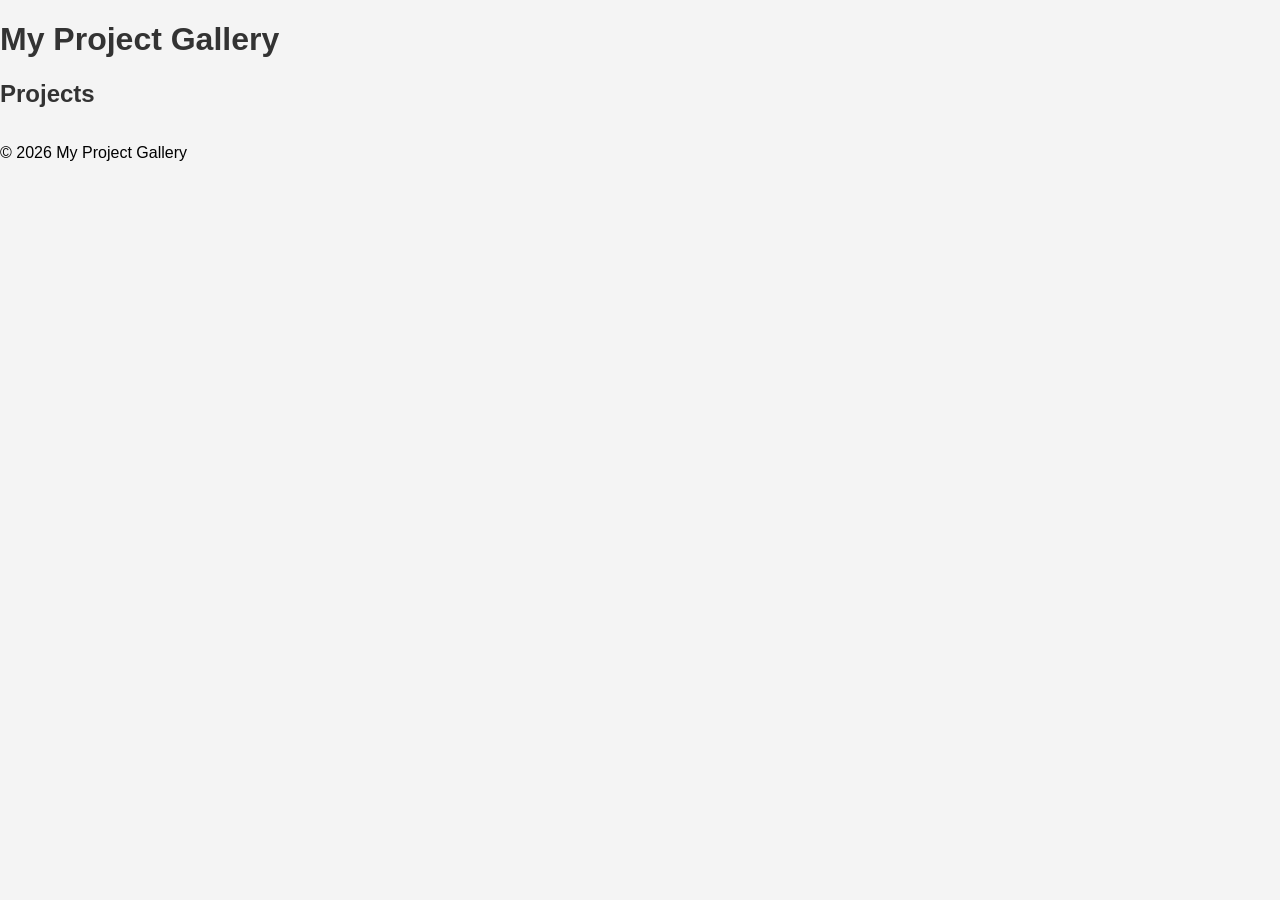
==== index.html @ 6e9e3aa2 "Initial commit: GitHub Pages scaffold with project structure" ====
<!DOCTYPE html>
<html lang="en">
<head>
    <meta charset="UTF-8">
    <meta name="viewport" content="width=device-width, initial-scale=1.0">
    <link rel="stylesheet" href="assets/shared.css">
    <title>Project Gallery</title>
</head>
<body>
    <header>
        <h1>My Project Gallery</h1>
    </header>
    <main>
        <section>
            <h2>Projects</h2>
            <div class="gallery">
                <!-- Project items will go here -->
            </div>
        </section>
    </main>
    <footer>
        <p>© 2026 My Project Gallery</p>
    </footer>
</body>
</html>
---- assets/shared.css ----
/* Shared Styles */
body {
    font-family: Arial, sans-serif;
    margin: 0;
    padding: 0;
    background-color: #f4f4f4;
}

h1, h2 {
    color: #333;
}

.gallery {
    display: flex;
    flex-wrap: wrap;
}
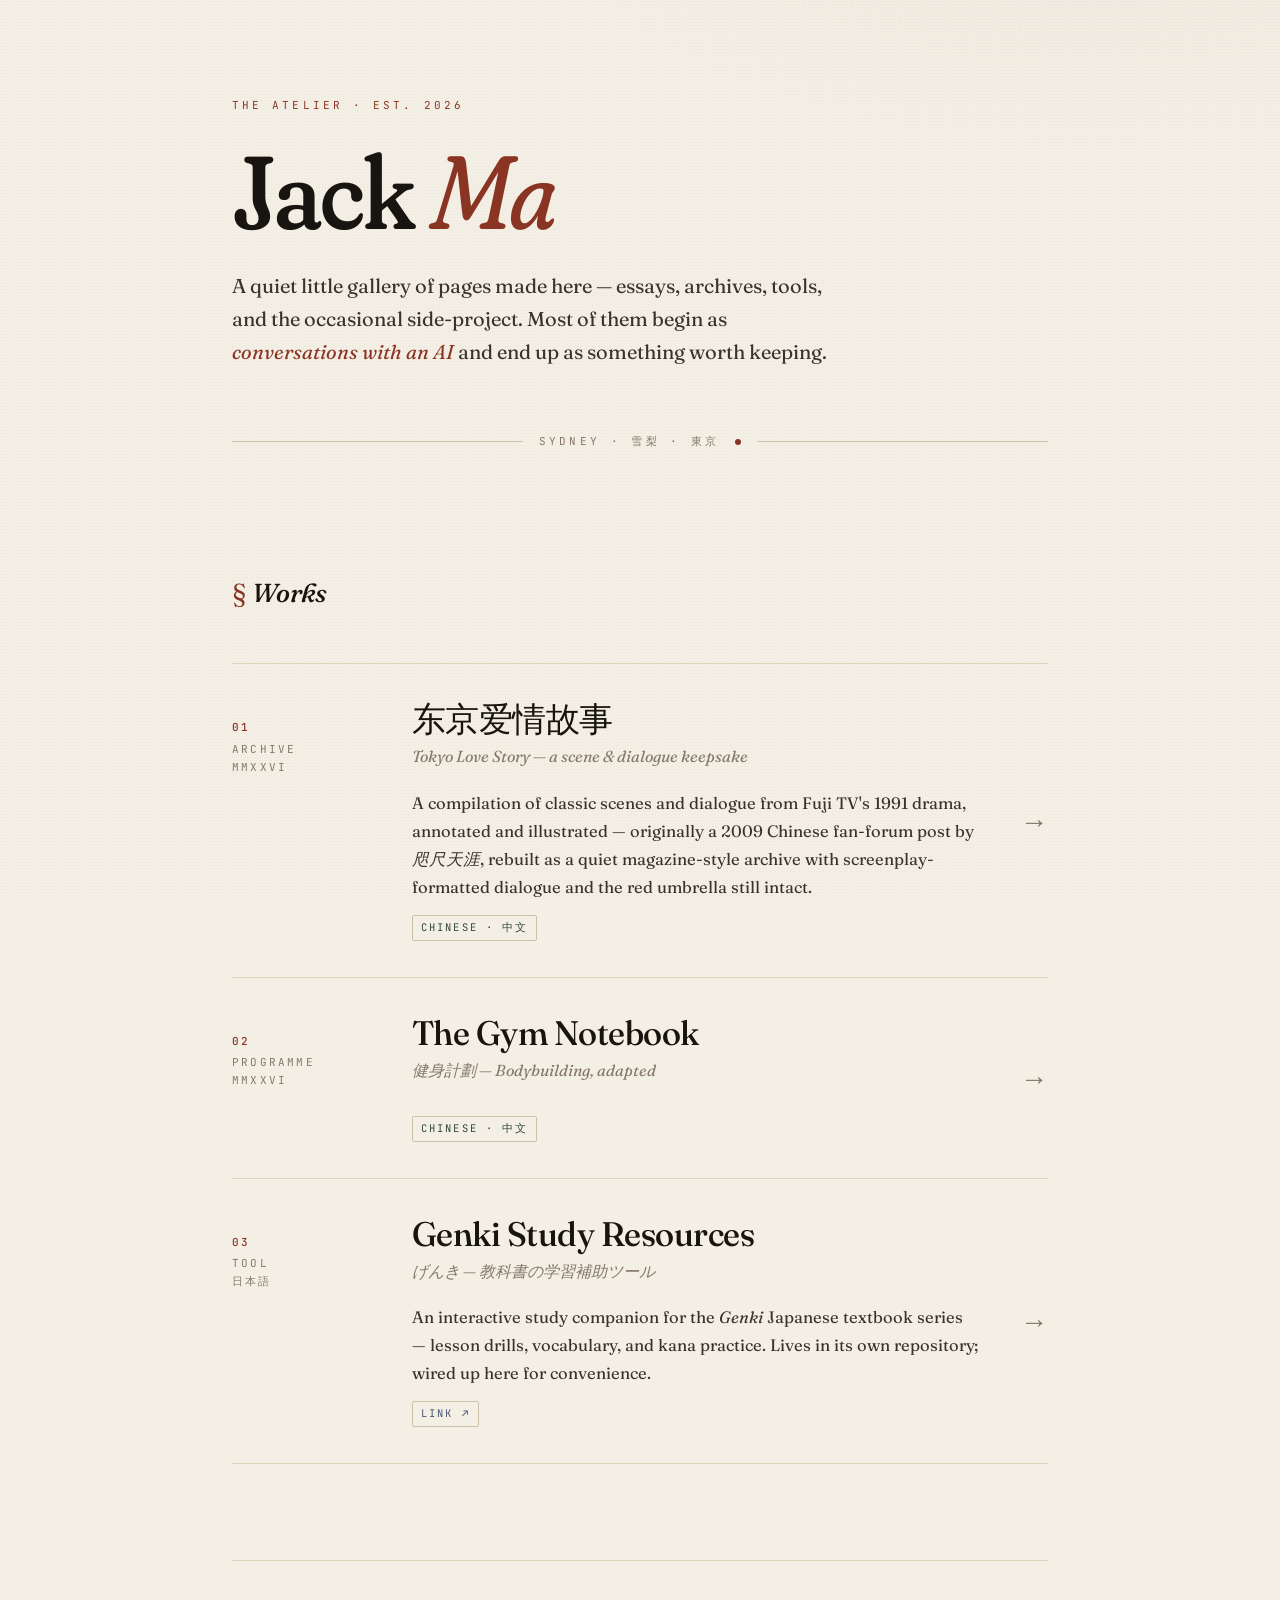
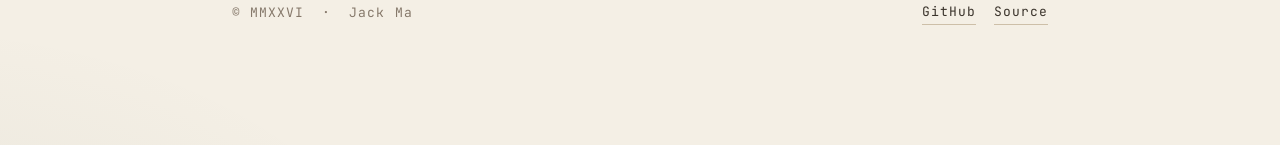
==== commit 2552eeaa: "feat: landing page" ====
--- a/index.html
+++ b/index.html
@@ -1,25 +1,404 @@
 <!DOCTYPE html>
 <html lang="en">
 <head>
-    <meta charset="UTF-8">
-    <meta name="viewport" content="width=device-width, initial-scale=1.0">
-    <link rel="stylesheet" href="assets/shared.css">
-    <title>Project Gallery</title>
+<meta charset="UTF-8">
+<meta name="viewport" content="width=device-width, initial-scale=1.0">
+<title>Jack Ma — Atelier</title>
+<meta name="description" content="A small hand-curated gallery of pages, archives, and side-projects.">
+<link rel="preconnect" href="https://fonts.googleapis.com">
+<link rel="preconnect" href="https://fonts.gstatic.com" crossorigin>
+<link href="https://fonts.googleapis.com/css2?family=Fraunces:ital,opsz,wght@0,9..144,300;0,9..144,400;0,9..144,500;0,9..144,600;0,9..144,800;1,9..144,400;1,9..144,500&family=JetBrains+Mono:wght@400;500&display=swap" rel="stylesheet">
+<style>
+  :root{
+    --paper: #f4efe5;
+    --paper-2: #ece4d4;
+    --ink: #18140f;
+    --ink-soft: #3a332b;
+    --muted: #85786a;
+    --rule: #cdbfa8;
+    --rule-soft: #dfd3bc;
+    --accent: #8a3524;        /* terracotta */
+    --accent-2: #2f4939;      /* pine */
+    --accent-3: #4a5775;      /* dusk */
+    --shadow: 0 1px 0 rgba(24,20,15,.04), 0 12px 40px rgba(24,20,15,.06);
+  }
+
+  *{box-sizing:border-box}
+  html,body{margin:0;padding:0}
+  body{
+    background:
+      radial-gradient(1100px 600px at 85% -10%, rgba(138,53,36,.05), transparent 55%),
+      radial-gradient(900px 500px at -10% 110%, rgba(47,73,57,.06), transparent 60%),
+      var(--paper);
+    color: var(--ink);
+    font-family: "Fraunces", Georgia, serif;
+    font-variation-settings: "opsz" 14;
+    font-weight: 400;
+    line-height: 1.7;
+    font-size: 17px;
+    -webkit-font-smoothing: antialiased;
+    text-rendering: optimizeLegibility;
+  }
+  body::before{
+    content:"";
+    position:fixed; inset:0;
+    background-image: radial-gradient(rgba(24,20,15,.035) 1px, transparent 1px);
+    background-size: 3px 3px;
+    pointer-events:none;
+    z-index:0;
+  }
+
+  main{
+    position:relative; z-index:1;
+    max-width: 880px;
+    margin: 0 auto;
+    padding: 0 32px 120px;
+  }
+
+  /* ─── Masthead ───────────────────────────────────────── */
+  header.mast{
+    padding: 96px 0 48px;
+    position: relative;
+  }
+  .eyebrow{
+    font-family: "JetBrains Mono", ui-monospace, monospace;
+    font-size: 11px;
+    letter-spacing: .28em;
+    text-transform: uppercase;
+    color: var(--accent);
+    margin-bottom: 28px;
+  }
+  h1.name{
+    font-family: "Fraunces", serif;
+    font-variation-settings: "opsz" 144, "SOFT" 100;
+    font-weight: 500;
+    font-size: clamp(56px, 10vw, 104px);
+    line-height: .95;
+    letter-spacing: -.02em;
+    margin: 0 0 28px;
+    color: var(--ink);
+  }
+  h1.name em{
+    font-style: italic;
+    font-weight: 400;
+    color: var(--accent);
+  }
+  .tagline{
+    font-size: clamp(17px, 2.2vw, 20px);
+    line-height: 1.65;
+    color: var(--ink-soft);
+    max-width: 600px;
+    margin: 0 0 8px;
+    font-weight: 400;
+  }
+  .tagline em{
+    color: var(--accent);
+    font-style: italic;
+  }
+  .mast-rule{
+    margin-top: 64px;
+    display: flex;
+    align-items: center;
+    gap: 16px;
+  }
+  .mast-rule .line{
+    flex: 1;
+    height: 1px;
+    background: var(--rule);
+  }
+  .mast-rule .dot{
+    width: 6px; height: 6px; border-radius: 50%;
+    background: var(--accent);
+  }
+  .mast-rule .label{
+    font-family: "JetBrains Mono", monospace;
+    font-size: 11px;
+    letter-spacing: .3em;
+    color: var(--muted);
+    text-transform: uppercase;
+  }
+
+  /* ─── Section header ─────────────────────────────────── */
+  section.works{
+    margin-top: 72px;
+  }
+  h2.section-title{
+    font-family: "Fraunces", serif;
+    font-variation-settings: "opsz" 24;
+    font-weight: 500;
+    font-style: italic;
+    font-size: 26px;
+    letter-spacing: -.01em;
+    color: var(--ink);
+    margin: 0 0 48px;
+  }
+  h2.section-title::before{
+    content: "§ ";
+    color: var(--accent);
+    font-style: normal;
+    font-weight: 400;
+  }
+
+  /* ─── Works list ─────────────────────────────────────── */
+  .works-list{
+    display: grid;
+    grid-template-columns: 1fr;
+    gap: 0;
+  }
+  .work{
+    display: grid;
+    grid-template-columns: 140px 1fr auto;
+    gap: 40px;
+    padding: 36px 0;
+    border-top: 1px solid var(--rule-soft);
+    align-items: baseline;
+    transition: padding-left .25s ease, background .25s ease;
+    position: relative;
+  }
+  .work:last-child{
+    border-bottom: 1px solid var(--rule-soft);
+  }
+  .work:hover{
+    padding-left: 12px;
+  }
+  .work::before{
+    content: "";
+    position: absolute;
+    left: 0;
+    top: 50%;
+    transform: translateY(-50%);
+    width: 3px;
+    height: 0;
+    background: var(--accent);
+    transition: height .25s ease;
+  }
+  .work:hover::before{
+    height: 60%;
+  }
+
+  .work-meta{
+    font-family: "JetBrains Mono", monospace;
+    font-size: 11px;
+    letter-spacing: .2em;
+    text-transform: uppercase;
+    color: var(--muted);
+    line-height: 1.6;
+  }
+  .work-meta .num{
+    display: block;
+    color: var(--accent);
+    font-weight: 500;
+    margin-bottom: 4px;
+  }
+
+  .work-main{ min-width: 0; }
+  .work-title{
+    font-family: "Fraunces", serif;
+    font-variation-settings: "opsz" 60;
+    font-weight: 500;
+    font-size: clamp(26px, 3.4vw, 34px);
+    line-height: 1.15;
+    margin: 0 0 4px;
+    letter-spacing: -.015em;
+  }
+  .work-title a{
+    color: var(--ink);
+    text-decoration: none;
+    background-image: linear-gradient(var(--accent), var(--accent));
+    background-size: 0% 1px;
+    background-position: 0 100%;
+    background-repeat: no-repeat;
+    transition: background-size .3s ease, color .3s ease;
+    padding-bottom: 2px;
+  }
+  .work-title a:hover{
+    color: var(--accent);
+    background-size: 100% 1px;
+  }
+  .work-sub{
+    font-family: "Fraunces", serif;
+    font-style: italic;
+    font-weight: 400;
+    font-size: 16px;
+    color: var(--muted);
+    margin: 0 0 18px;
+  }
+  .work-desc{
+    font-size: 16.5px;
+    line-height: 1.7;
+    color: var(--ink-soft);
+    margin: 0;
+    max-width: 56ch;
+  }
+  .work-tag{
+    display: inline-block;
+    margin-top: 14px;
+    font-family: "JetBrains Mono", monospace;
+    font-size: 10.5px;
+    letter-spacing: .2em;
+    text-transform: uppercase;
+    color: var(--accent-2);
+    padding: 3px 8px;
+    border: 1px solid var(--rule);
+    border-radius: 2px;
+  }
+  .work-tag.external{
+    color: var(--accent-3);
+  }
+
+  .work-arrow{
+    font-family: "Fraunces", serif;
+    font-weight: 300;
+    font-size: 28px;
+    color: var(--muted);
+    transition: transform .25s ease, color .25s ease;
+    line-height: 1;
+    align-self: center;
+    text-decoration: none;
+  }
+  .work:hover .work-arrow{
+    color: var(--accent);
+    transform: translateX(6px);
+  }
+
+  /* ─── Aside / Colophon ───────────────────────────────── */
+  .colophon{
+    margin-top: 96px;
+    padding-top: 40px;
+    border-top: 1px solid var(--rule-soft);
+    display: flex;
+    justify-content: space-between;
+    align-items: center;
+    gap: 24px;
+    flex-wrap: wrap;
+    color: var(--muted);
+    font-size: 13px;
+    font-family: "JetBrains Mono", monospace;
+    letter-spacing: .08em;
+  }
+  .colophon a{
+    color: var(--ink-soft);
+    text-decoration: none;
+    border-bottom: 1px solid var(--rule);
+    padding-bottom: 1px;
+    transition: color .2s ease, border-color .2s ease;
+  }
+  .colophon a:hover{
+    color: var(--accent);
+    border-color: var(--accent);
+  }
+  .colophon .left, .colophon .right{ display:flex; gap:18px; align-items:center; flex-wrap:wrap;}
+
+  /* ─── Responsive ─────────────────────────────────────── */
+  @media (max-width: 680px){
+    main{ padding: 0 22px 80px; }
+    header.mast{ padding: 60px 0 32px; }
+    .work{
+      grid-template-columns: 1fr;
+      gap: 8px;
+      padding: 28px 0;
+    }
+    .work-arrow{ display: none; }
+    .work-meta{ margin-bottom: 6px; }
+    .work-desc{ max-width: none; }
+    .colophon{ flex-direction: column; align-items: flex-start; }
+  }
+</style>
 </head>
 <body>
-    <header>
-        <h1>My Project Gallery</h1>
-    </header>
-    <main>
-        <section>
-            <h2>Projects</h2>
-            <div class="gallery">
-                <!-- Project items will go here -->
-            </div>
-        </section>
-    </main>
-    <footer>
-        <p>© 2026 My Project Gallery</p>
-    </footer>
+<main>
+
+  <!-- ══════════════ MASTHEAD ══════════════ -->
+  <header class="mast">
+    <div class="eyebrow">The Atelier  ·  Est. 2026</div>
+    <h1 class="name">Jack <em>Ma</em></h1>
+    <p class="tagline">
+      A quiet little gallery of pages made here — essays, archives, tools, and the occasional side-project.
+      Most of them begin as <em>conversations with an AI</em> and end up as something worth keeping.
+    </p>
+    <div class="mast-rule">
+      <span class="line"></span>
+      <span class="label">Sydney · 雪梨 · 東京</span>
+      <span class="dot"></span>
+      <span class="line"></span>
+    </div>
+  </header>
+
+  <!-- ══════════════ WORKS ══════════════ -->
+  <section class="works">
+    <h2 class="section-title">Works</h2>
+
+    <div class="works-list">
+
+      <!-- 01 · Tokyo Love Story -->
+      <article class="work">
+        <div class="work-meta">
+          <span class="num">01</span>
+          Archive<br>
+          MMXXVI
+        </div>
+        <div class="work-main">
+          <h3 class="work-title"><a href="tokyo-love-story/">东京爱情故事</a></h3>
+          <p class="work-sub">Tokyo Love Story — a scene &amp; dialogue keepsake</p>
+          <p class="work-desc">
+            A compilation of classic scenes and dialogue from Fuji TV's 1991 drama, annotated and illustrated — originally a 2009 Chinese fan-forum post by <em>咫尺天涯</em>, rebuilt as a quiet magazine-style archive with screenplay-formatted dialogue and the red umbrella still intact.
+          </p>
+          <span class="work-tag">Chinese · 中文</span>
+        </div>
+        <a href="tokyo-love-story/" class="work-arrow" aria-label="Open Tokyo Love Story">→</a>
+      </article>
+
+      <!-- 02 · Gym -->
+      <article class="work">
+        <div class="work-meta">
+          <span class="num">02</span>
+          Programme<br>
+          MMXXVI
+        </div>
+        <div class="work-main">
+          <h3 class="work-title"><a href="gym/">The Gym Notebook</a></h3>
+          <p class="work-sub">健身計劃 — Bodybuilding, adapted</p>
+          <p class="work-desc">
+          </p>
+          <span class="work-tag">Chinese · 中文</span>
+        </div>
+        <a href="gym/" class="work-arrow" aria-label="Open The Gym Notebook">→</a>
+      </article>
+
+      <!-- 03 · Genki Study Resources (external) -->
+      <article class="work">
+        <div class="work-meta">
+          <span class="num">03</span>
+          Tool<br>
+          日本語
+        </div>
+        <div class="work-main">
+          <h3 class="work-title"><a href="/genki-study-resources/">Genki Study Resources</a></h3>
+          <p class="work-sub">げんき — 教科書の学習補助ツール</p>
+          <p class="work-desc">
+            An interactive study companion for the <em>Genki</em> Japanese textbook series — lesson drills, vocabulary, and kana practice. Lives in its own repository; wired up here for convenience.
+          </p>
+          <span class="work-tag external">Link ↗</span>
+        </div>
+        <a href="/genki-study-resources/" class="work-arrow" aria-label="Open Genki Study Resources">→</a>
+      </article>
+
+    </div>
+  </section>
+
+  <!-- ══════════════ COLOPHON ══════════════ -->
+  <footer class="colophon">
+    <div class="left">
+      <span>© MMXXVI</span>
+      <span>·</span>
+      <span>Jack Ma</span>
+    </div>
+    <div class="right">
+      <a href="https://github.com/KingJacM">GitHub</a>
+      <a href="https://github.com/KingJacM/KingJacM.github.io">Source</a>
+    </div>
+  </footer>
+
+</main>
 </body>
 </html>
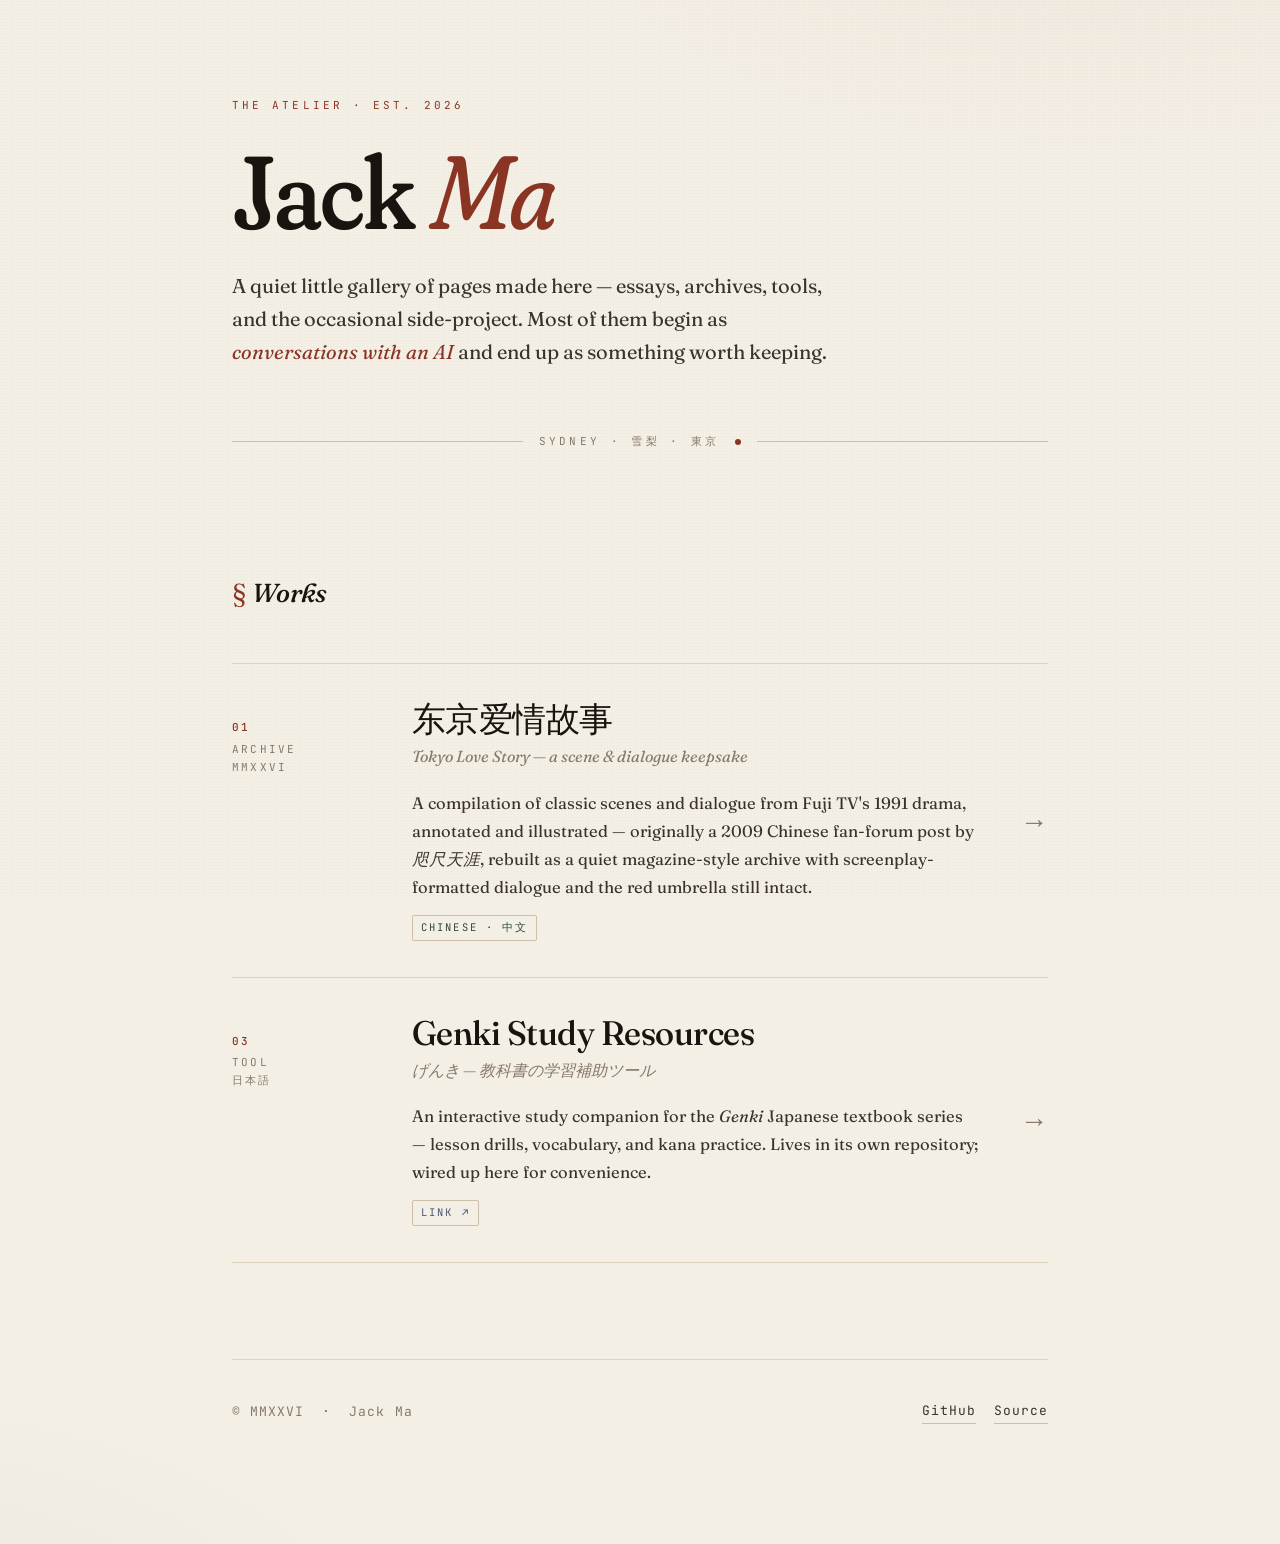
==== commit 55dcfcf6: "feat: hide gym" ====
--- a/index.html
+++ b/index.html
@@ -349,7 +349,7 @@
       </article>
 
       <!-- 02 · Gym -->
-      <article class="work">
+      <!-- <article class="work">
         <div class="work-meta">
           <span class="num">02</span>
           Programme<br>
@@ -363,7 +363,7 @@
           <span class="work-tag">Chinese · 中文</span>
         </div>
         <a href="gym/" class="work-arrow" aria-label="Open The Gym Notebook">→</a>
-      </article>
+      </article> -->
 
       <!-- 03 · Genki Study Resources (external) -->
       <article class="work">
